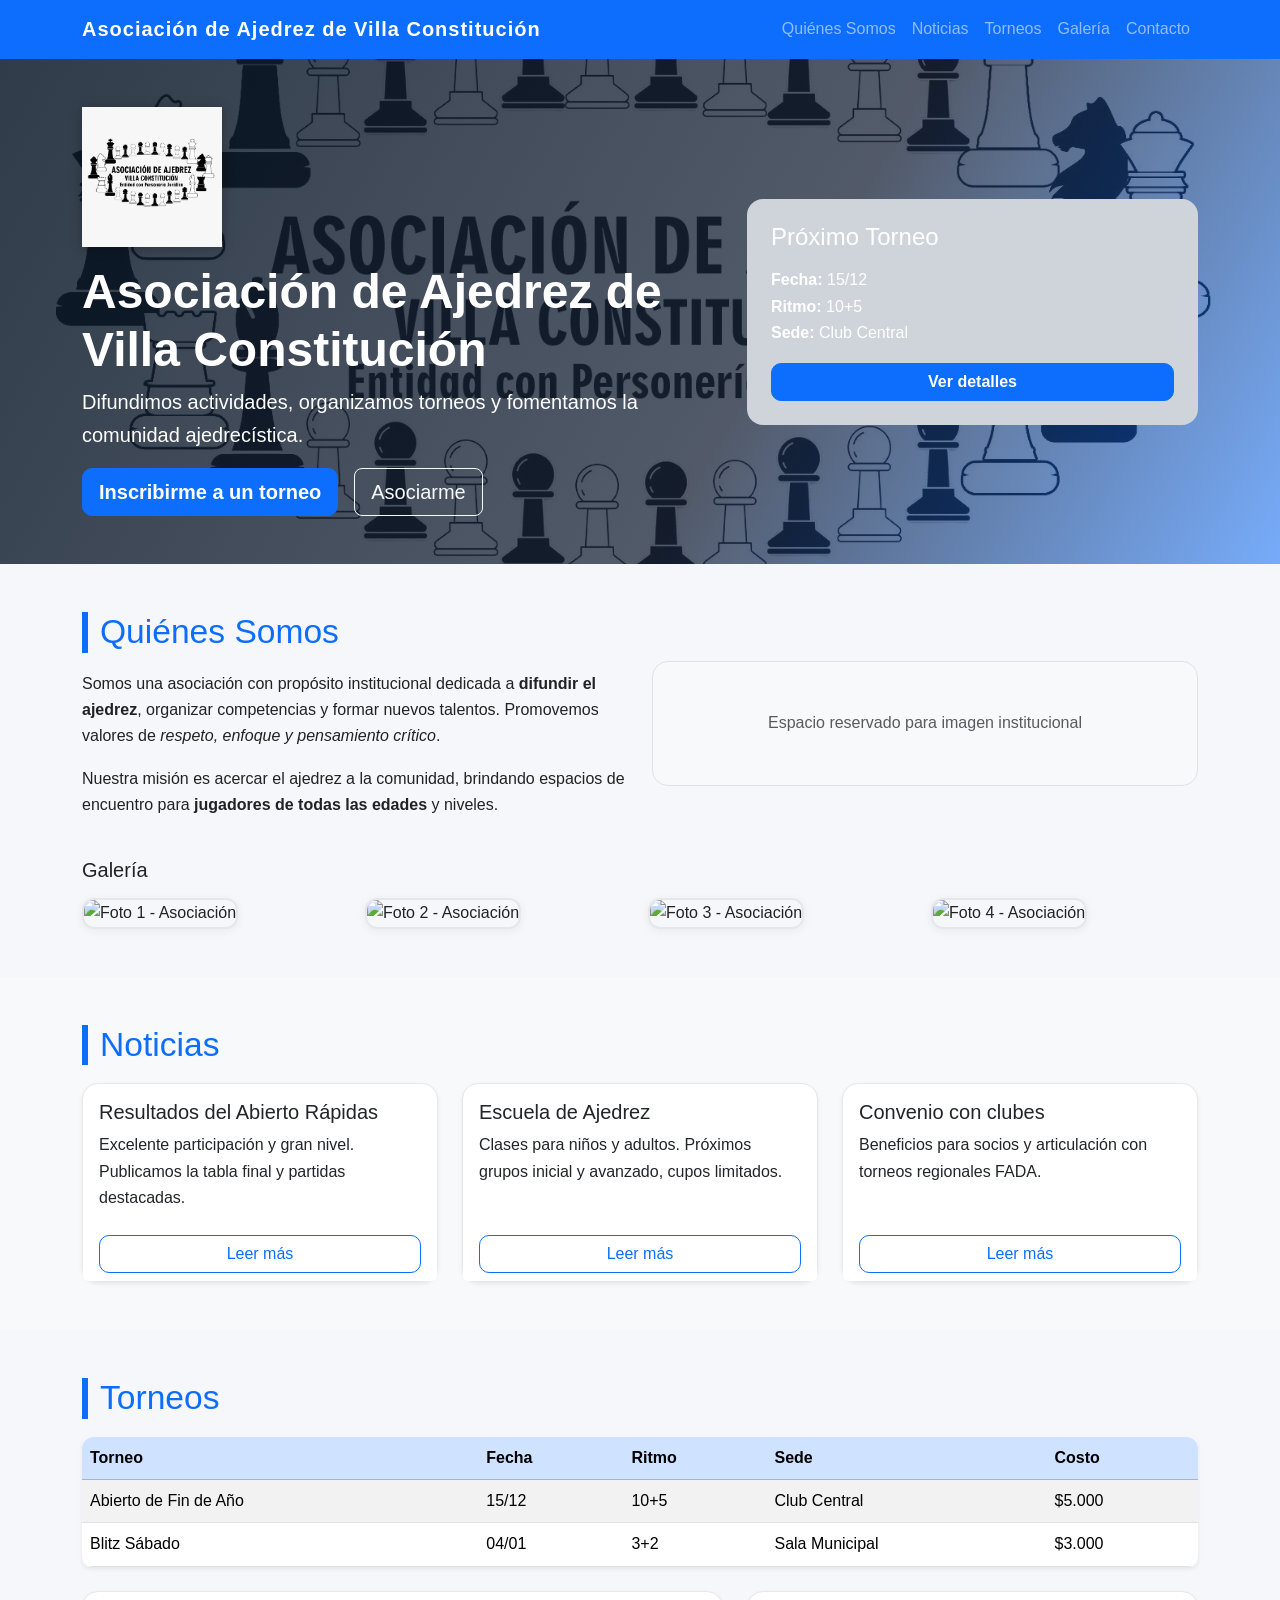
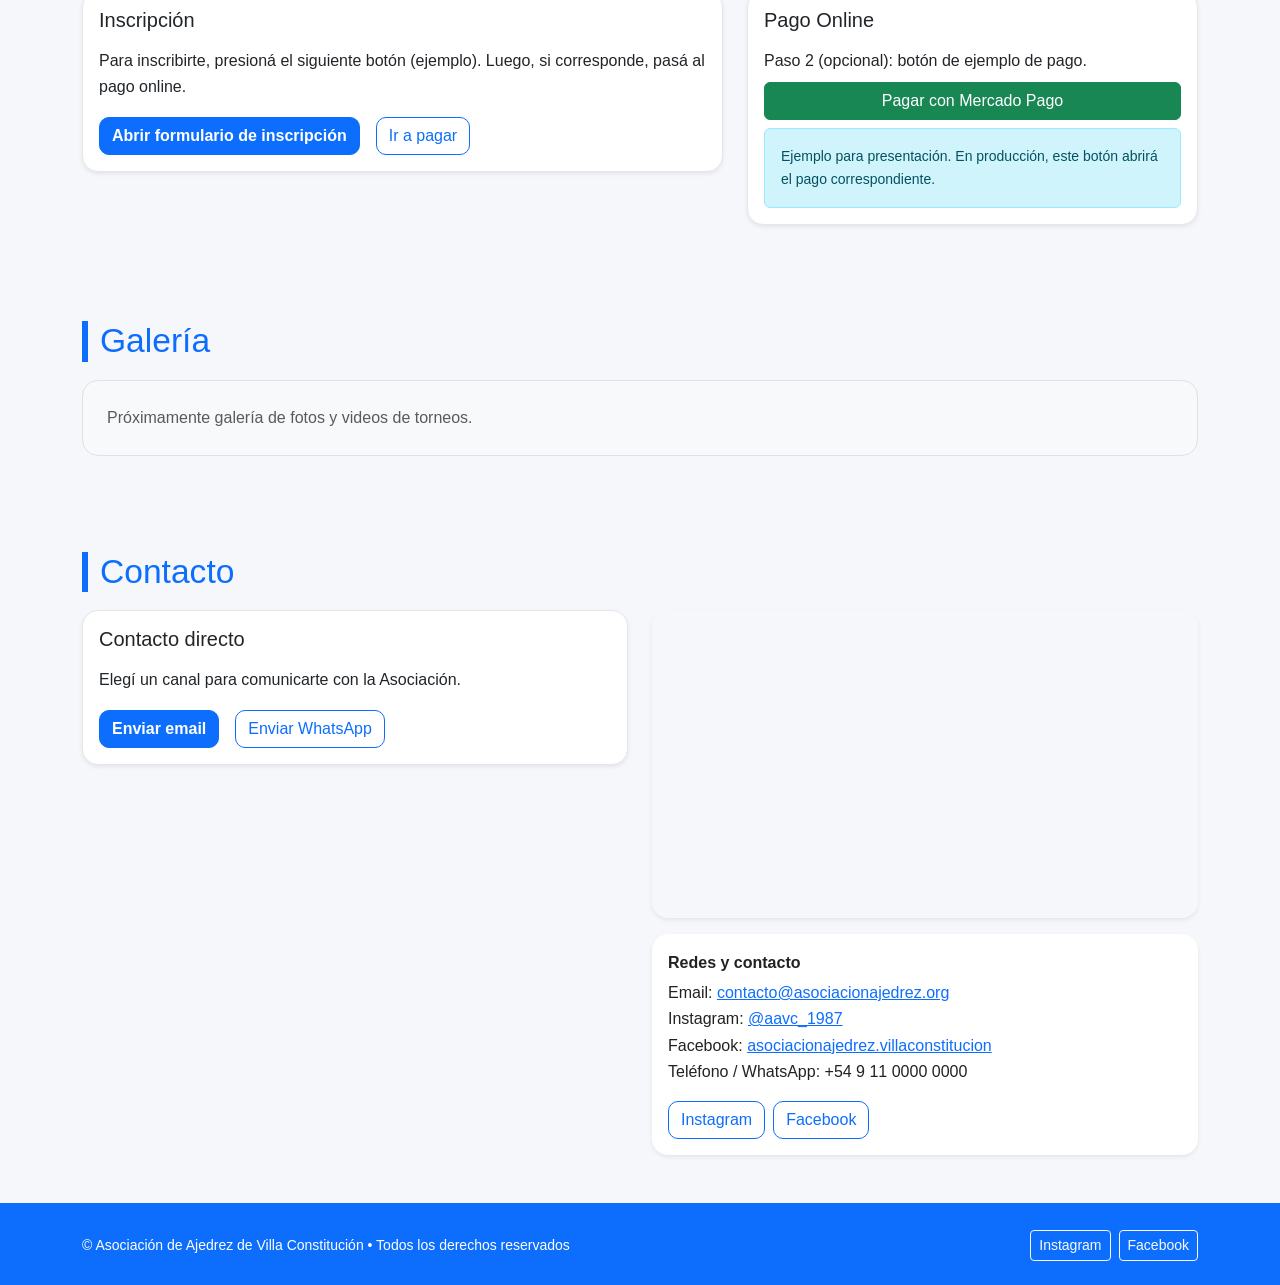
==== index.html @ 2e228fad "primer commit" ====
<!DOCTYPE html>
<html lang="es">
<head>
  <!-- Metadatos -->
  <meta charset="UTF-8" />
  <meta name="viewport" content="width=device-width, initial-scale=1.0" />
  <title>Asociación de Ajedrez de Villa Constitución - Sitio Oficial</title>
  <!-- Bootstrap -->
  <link href="https://cdn.jsdelivr.net/npm/bootstrap@5.3.3/dist/css/bootstrap.min.css" rel="stylesheet">
  <!-- Estilos propios -->
  <link rel="stylesheet" href="estilos.css" />
</head>
<body>
  <!-- Navbar -->
  <nav class="navbar navbar-expand-lg navbar-dark bg-primary sticky-top">
    <div class="container">
      <a class="navbar-brand fw-bold" href="#inicio">Asociación de Ajedrez de Villa Constitución</a>
      <button class="navbar-toggler" type="button" data-bs-toggle="collapse" data-bs-target="#navMain">
        <span class="navbar-toggler-icon"></span>
      </button>
      <div class="collapse navbar-collapse" id="navMain">
        <ul class="navbar-nav ms-auto">
          <li class="nav-item"><a class="nav-link" href="#quienes-somos">Quiénes Somos</a></li>
          <li class="nav-item"><a class="nav-link" href="#noticias">Noticias</a></li>
          <li class="nav-item"><a class="nav-link" href="#torneos">Torneos</a></li>
          <li class="nav-item"><a class="nav-link" href="#galeria">Galería</a></li>
          <li class="nav-item"><a class="nav-link" href="#contacto">Contacto</a></li>
        </ul>
      </div>
    </div>
  </nav>

  <!-- Hero/Inicio -->
  <header id="inicio" class="py-5 bg-hero text-white logo-bg">
    <div class="container">
      <div class="row align-items-center g-4">
        <div class="col-lg-7">
          <!-- logo asociación -->
          <img src="imagenes/logoajedrez2.jpg" alt="Logo Asociación de Ajedrez" class="logo-asoc mb-3" />
          <h1 class="display-5 fw-bold">Asociación de Ajedrez de Villa Constitución</h1>
          <p class="lead">Difundimos actividades, organizamos torneos y fomentamos la comunidad ajedrecística.</p>
          <!-- botones de ejemplo -->
          <div class="d-flex gap-3 flex-wrap">
            <a href="#" class="btn btn-primary btn-lg" role="button" aria-disabled="true" title="Botón de ejemplo">Inscribirme a un torneo</a>
            <a href="#" class="btn btn-outline-light btn-lg" role="button" aria-disabled="true" title="Botón de ejemplo">Asociarme</a>
          </div>
        </div>
        <div class="col-lg-5">
          <div class="hero-card p-4 bg-dark-subtle rounded-4">
            <h2 class="h4 mb-3">Próximo Torneo</h2>
            <ul class="list-unstyled mb-3">
              <li><strong>Fecha:</strong> 15/12</li>
              <li><strong>Ritmo:</strong> 10+5</li>
              <li><strong>Sede:</strong> Club Central</li>
            </ul>
            <a href="#torneos" class="btn btn-primary w-100">Ver detalles</a>
          </div>
        </div>
      </div>
    </div>
  </header>

  <!-- Quiénes Somos -->
  <section id="quienes-somos" class="py-5">
    <div class="container">
      <div class="row g-4 align-items-center">
        <div class="col-lg-6">
          <h2 class="section-title">Quiénes Somos</h2>
          <p>Somos una asociación con propósito institucional dedicada a <strong>difundir el ajedrez</strong>, organizar competencias y formar nuevos talentos. Promovemos valores de <em>respeto, enfoque y pensamiento crítico</em>.</p>
          <p>Nuestra misión es acercar el ajedrez a la comunidad, brindando espacios de encuentro para <strong>jugadores de todas las edades</strong> y niveles.</p>
        </div>
        <div class="col-lg-6">
          <!-- imagen institucional -->
          <div class="border rounded-4 p-5 bg-light text-center text-muted">
            Espacio reservado para imagen institucional
          </div>
        </div>
      </div>

      <!-- galería quienes somos -->
      <div class="mt-4">
        <h3 class="h5 mb-3">Galería</h3>
        <div class="row g-3">
          <!-- fotos -->
          <div class="col-6 col-md-4 col-lg-3">
            <img class="qs-img" src="imagenes/quienes/1.jpg" alt="Foto 1 - Asociación" />
          </div>
          <div class="col-6 col-md-4 col-lg-3">
            <img class="qs-img" src="imagenes/quienes/2.jpg" alt="Foto 2 - Asociación" />
          </div>
          <div class="col-6 col-md-4 col-lg-3">
            <img class="qs-img" src="imagenes/quienes/3.jpg" alt="Foto 3 - Asociación" />
          </div>
          <div class="col-6 col-md-4 col-lg-3">
            <img class="qs-img" src="imagenes/quienes/4.jpg" alt="Foto 4 - Asociación" />
          </div>
        </div>
      </div>
    </div>
  </section>

  <!-- Noticias -->
  <section id="noticias" class="py-5 bg-light">
    <div class="container">
      <h2 class="section-title">Noticias</h2>
      <div class="row g-4">
        <div class="col-md-6 col-lg-4">
          <div class="card h-100 shadow-sm">
            <!-- sin imagen -->
            <div class="card-body">
              <h3 class="h5 card-title">Resultados del Abierto Rápidas</h3>
              <p class="card-text">Excelente participación y gran nivel. Publicamos la tabla final y partidas destacadas.</p>
            </div>
            <div class="card-footer bg-white border-0">
              <a href="#" class="btn btn-outline-primary w-100">Leer más</a>
            </div>
          </div>
        </div>
        <div class="col-md-6 col-lg-4">
          <div class="card h-100 shadow-sm">
            <!-- sin imagen -->
            <div class="card-body">
              <h3 class="h5 card-title">Escuela de Ajedrez</h3>
              <p class="card-text">Clases para niños y adultos. Próximos grupos inicial y avanzado, cupos limitados.</p>
            </div>
            <div class="card-footer bg-white border-0">
              <a href="#" class="btn btn-outline-primary w-100">Leer más</a>
            </div>
          </div>
        </div>
        <div class="col-md-6 col-lg-4">
          <div class="card h-100 shadow-sm">
            <!-- sin imagen -->
            <div class="card-body">
              <h3 class="h5 card-title">Convenio con clubes</h3>
              <p class="card-text">Beneficios para socios y articulación con torneos regionales FADA.</p>
            </div>
            <div class="card-footer bg-white border-0">
              <a href="#" class="btn btn-outline-primary w-100">Leer más</a>
            </div>
          </div>
        </div>
      </div>
    </div>
  </section>

  <!-- Torneos: tabla + inscripción + pagos -->
  <section id="torneos" class="py-5">
    <div class="container">
      <h2 class="section-title">Torneos</h2>

      <!-- Tabla de próximos torneos -->
      <div class="table-responsive mb-4 shadow-sm rounded-3">
        <table class="table table-striped align-middle mb-0">
          <thead class="table-primary">
            <tr>
              <th>Torneo</th><th>Fecha</th><th>Ritmo</th><th>Sede</th><th>Costo</th>
            </tr>
          </thead>
          <tbody>
            <tr>
              <td>Abierto de Fin de Año</td><td>15/12</td><td>10+5</td><td>Club Central</td><td>$5.000</td>
            </tr>
            <tr>
              <td>Blitz Sábado</td><td>04/01</td><td>3+2</td><td>Sala Municipal</td><td>$3.000</td>
            </tr>
          </tbody>
        </table>
      </div>

      <div class="row g-4">
        <div class="col-lg-7">
          <div class="card shadow-sm">
            <div class="card-body">
              <!-- inscripción -->
              <h3 class="h5 mb-3">Inscripción</h3>
              <p class="mb-3">Para inscribirte, presioná el siguiente botón (ejemplo). Luego, si corresponde, pasá al pago online.</p>
              <div class="d-flex flex-wrap gap-3">
                <!-- botón inscripción -->
                <a href="#" class="btn btn-primary" role="button" aria-disabled="true" title="Botón de ejemplo">Abrir formulario de inscripción</a>
                <a class="btn btn-outline-primary" href="#pago-online">Ir a pagar</a>
              </div>
            </div>
          </div>
        </div>

        <!-- pago online -->
        <div class="col-lg-5" id="pago-online">
          <div class="card shadow-sm">
            <div class="card-body">
              <h3 class="h5 mb-3">Pago Online</h3>
              <p class="mb-2">Paso 2 (opcional): botón de ejemplo de pago.</p>
              <a href="#" class="btn btn-success w-100 mb-2" role="button" aria-disabled="true" title="Botón de ejemplo">Pagar con Mercado Pago</a>
              <div class="alert alert-info small mb-0">Ejemplo para presentación. En producción, este botón abrirá el pago correspondiente.</div>
            </div>
          </div>
        </div>
      </div> <!-- row -->
    </div>
  </section>

  <!-- galería -->
  <section id="galeria" class="py-5">
    <div class="container">
      <h2 class="section-title">Galería</h2>
      <div class="p-4 bg-light rounded-4 border text-muted">
        Próximamente galería de fotos y videos de torneos.
      </div>
    </div>
  </section>

  <!-- contacto y ubicación -->
  <section id="contacto" class="py-5">
    <div class="container">
      <h2 class="section-title">Contacto</h2>
      <div class="row g-4">
        <div class="col-lg-6">
          <!-- contacto directo -->
          <div class="card shadow-sm">
            <div class="card-body">
              <h3 class="h5 mb-3">Contacto directo</h3>
              <p class="mb-3">Elegí un canal para comunicarte con la Asociación.</p>
              <div class="d-flex flex-wrap gap-3">
                <a href="mailto:contacto@asociacionajedrez.org?subject=Consulta%20desde%20la%20web&body=Hola%2C%20quisiera%20hacer%20una%20consulta%20sobre..." class="btn btn-primary">Enviar email</a>
                <a href="https://wa.me/5491100000000?text=Hola%2C%20quisiera%20hacer%20una%20consulta%20sobre..." target="_blank" rel="noopener" class="btn btn-outline-primary">Enviar WhatsApp</a>
              </div>
            </div>
          </div>
        </div>
        <div class="col-lg-6">
          <div class="ratio ratio-16x9 rounded-4 overflow-hidden shadow-sm mb-3">
            <!-- mapa sede -->
            <iframe
              src="https://www.google.com/maps?q=Salta%20216,%20S2119%20Villa%20Constituci%C3%B3n,%20Santa%20Fe&output=embed"
              style="border:0" loading="lazy">
            </iframe>
          </div>
          <div class="p-3 bg-white rounded-4 shadow-sm">
            <p class="mb-1"><strong>Redes y contacto</strong></p>
            <!-- botones redes -->
            <ul class="list-unstyled mb-3">
              <li>Email: <a href="mailto:contacto@asociacionajedrez.org">contacto@asociacionajedrez.org</a></li>
              <li>Instagram:
                <a href="https://www.instagram.com/aavc_1987/" target="_blank" rel="noopener">
                  @aavc_1987
                </a>
              </li>
              <li>Facebook:
                <a href="https://www.facebook.com/asociacionajedrez.villaconstitucion?locale=es_LA" target="_blank" rel="noopener">
                  asociacionajedrez.villaconstitucion
                </a>
              </li>
              <li>Teléfono / WhatsApp: +54 9 11 0000 0000</li>
            </ul>
            <div class="d-flex flex-wrap gap-2">
              <a href="https://www.instagram.com/aavc_1987/" target="_blank" rel="noopener" class="btn btn-outline-primary">Instagram</a>
              <a href="https://www.facebook.com/asociacionajedrez.villaconstitucion?locale=es_LA" target="_blank" rel="noopener" class="btn btn-outline-primary">Facebook</a>
            </div>
          </div>
        </div>
      </div>
    </div>
  </section>

  <!-- Footer -->
  <footer class="py-4 bg-primary text-white">
    <div class="container d-flex flex-column flex-md-row justify-content-between align-items-center gap-2">
      <p class="mb-0 small">© Asociación de Ajedrez de Villa Constitución • Todos los derechos reservados</p>
      <div class="d-flex align-items-center gap-2">
        <a href="https://www.instagram.com/aavc_1987/" target="_blank" rel="noopener" class="btn btn-outline-light btn-sm">Instagram</a>
        <a href="https://www.facebook.com/asociacionajedrez.villaconstitucion?locale=es_LA" target="_blank" rel="noopener" class="btn btn-outline-light btn-sm">Facebook</a>
      </div>
    </div>
  </footer>

  <!-- Bootstrap JS -->
  <script src="https://cdn.jsdelivr.net/npm/bootstrap@5.3.3/dist/js/bootstrap.bundle.min.js"></script>
</body>
</html>
---- estilos.css ----
/* La paleta y estilos ya cumplen azul/blanco/negro.
   Navbar y footer ahora usan bg-primary (azul institucional). */

/* paleta y tipografía base */
:root{
  --prim:#0d6efd;
  --prim-osc:#0a58ca;
  --osc:#212529;
  --claro:#f8f9fa;
  --borde:#e5e7eb;
}

html,body{
  scroll-behavior:smooth;
}

body{
  font-family: 'Segoe UI', Arial, sans-serif;
  color:#222;
  background:#f5f7fb;
  line-height:1.65;
}

/* navbar */
.navbar-brand{ letter-spacing:1px; }
.nav-link{ font-weight:500; }

/* hero */
.bg-hero{
  background: linear-gradient(120deg, #0d1b2a 0%, #1b263b 60%, #0d6efd 100%);
}
.hero-card{ backdrop-filter: blur(2px); }

/* títulos de sección */
.section-title{
  font-size: clamp(1.6rem, 1.2rem + 1.2vw, 2.1rem);
  color:#0d6efd;
  border-left:6px solid var(--prim);
  padding-left:12px;
  margin-bottom:18px;
}

/* imagen de galería */
.gal-img{
  width:100%;
  height:220px;
  object-fit:cover;
  border-radius:14px;
  border:2px solid var(--borde);
  box-shadow: 0 2px 10px rgba(0,0,0,.06);
}

/* logo asociación */
.logo-asoc {
  max-height: 140px;
  width: auto;
  object-fit: contain;
  filter: drop-shadow(0 2px 6px rgba(0,0,0,.25));
}

/* header fondo logo */
#inicio.logo-bg {
  position: relative;
  background-image:
    linear-gradient(120deg, rgba(13,27,42,.85) 0%, rgba(27,38,59,.75) 60%, rgba(13,110,253,.55) 100%),
    url('imagenes/logoajedrez2.jpg');
  background-size: cover;
  background-position: center;
  background-repeat: no-repeat;
}

/* galería quienes somos */
.qs-img {
  width: 100%;
  height: 160px;
  object-fit: cover;
  border-radius: 12px;
  border: 2px solid var(--borde);
  box-shadow: 0 2px 10px rgba(0,0,0,.06);
}

/* cards y tablas */
.card{ border:1px solid var(--borde); border-radius:16px; }
.table{ margin:0; border-radius:12px; overflow:hidden; }

/* formularios */
.form-control, .form-select{
  border-radius:10px;
  border:1px solid #d9dde5;
}
.form-control:focus, .form-select:focus{
  border-color: var(--prim);
  box-shadow: 0 0 0 .2rem rgba(13,110,253,.15);
}

/* botones */
.btn-primary{
  background: var(--prim);
  border-color: var(--prim);
  border-radius:10px;
  font-weight:600;
}
.btn-primary:hover{ background: var(--prim-osc); border-color: var(--prim-osc); }
.btn-outline-primary{ border-radius:10px; }

/* contenedores de sección */
section{ scroll-margin-top:80px; }

/* footer */
footer{ border-top: 3px solid var(--prim); }

/* honeypot */
.hp-field {
  position: absolute !important;
  left: -5000px !important;
  height: 0 !important;
  width: 0 !important;
  opacity: 0 !important;
  pointer-events: none !important;
}

/* responsive */
@media (max-width: 576px){
  .gal-img{ height:160px; }
  .qs-img { height: 120px; }
  .logo-asoc { max-height: 96px; }
}
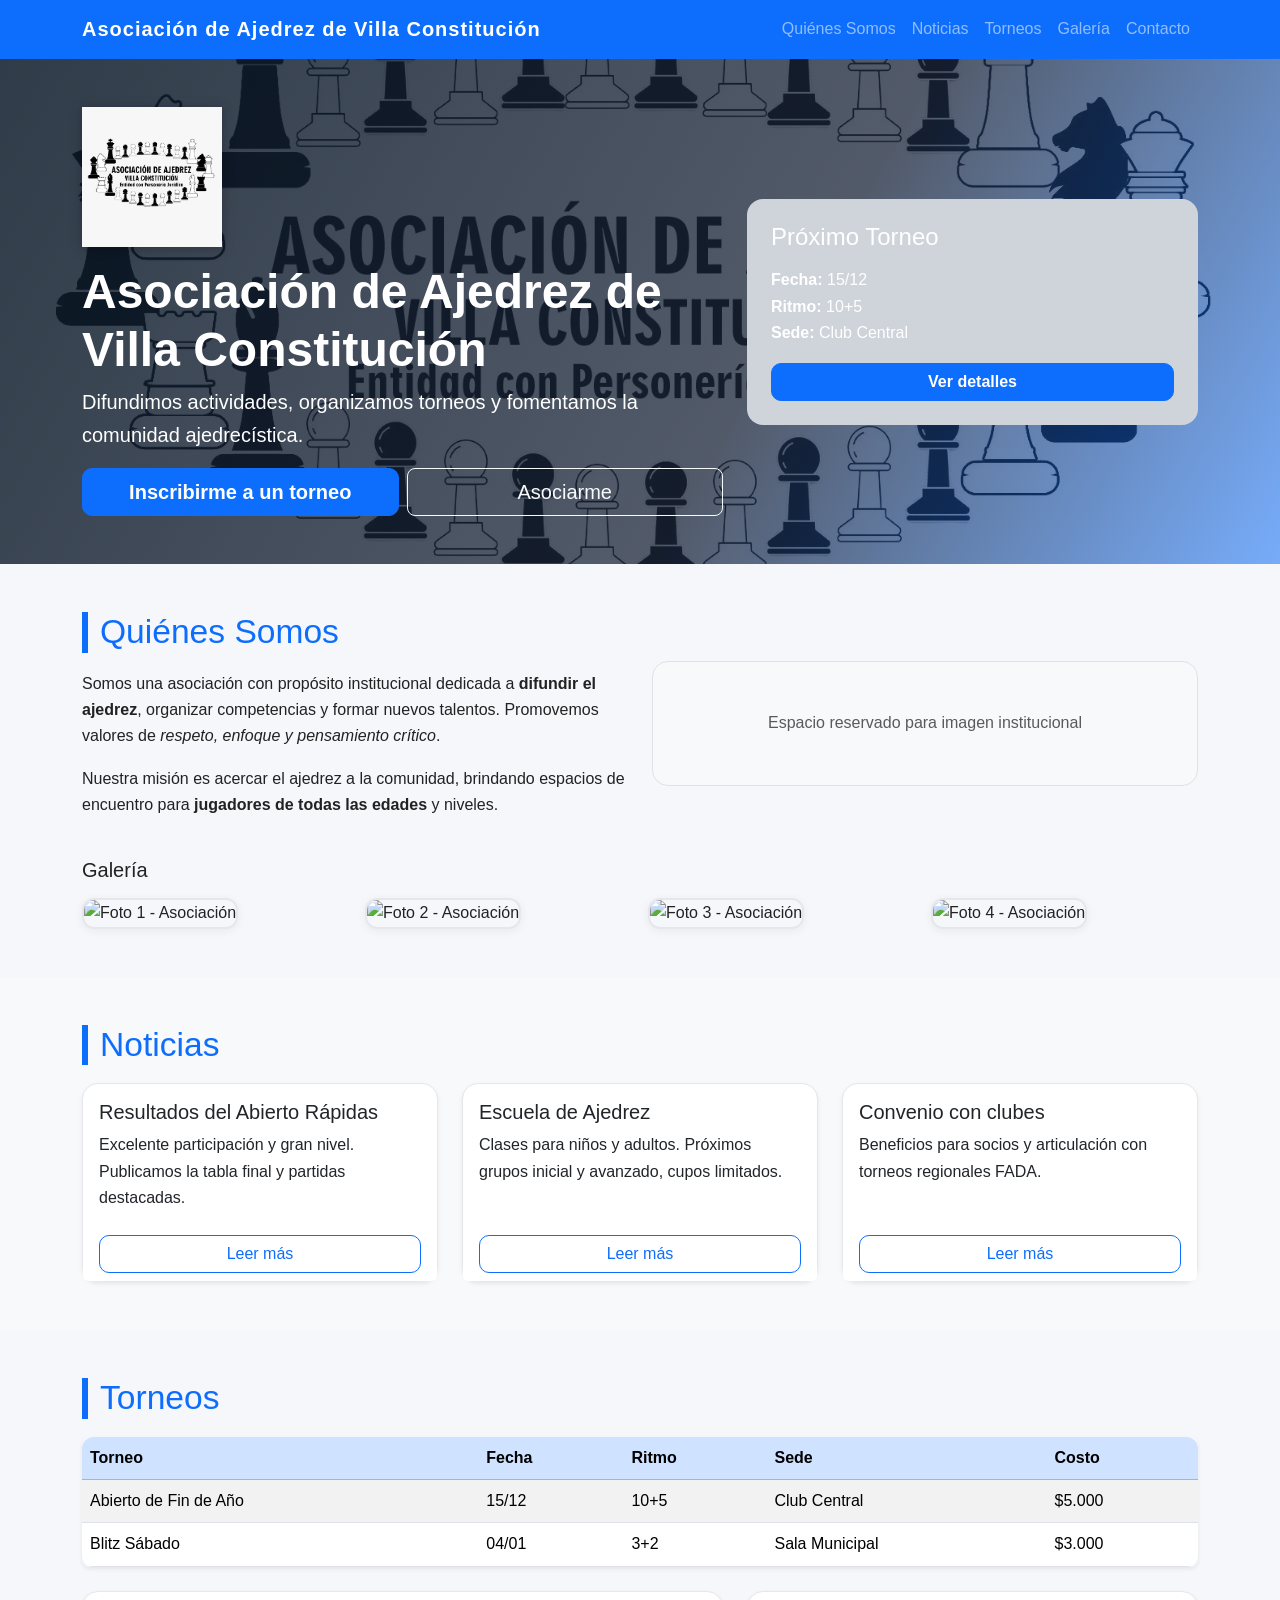
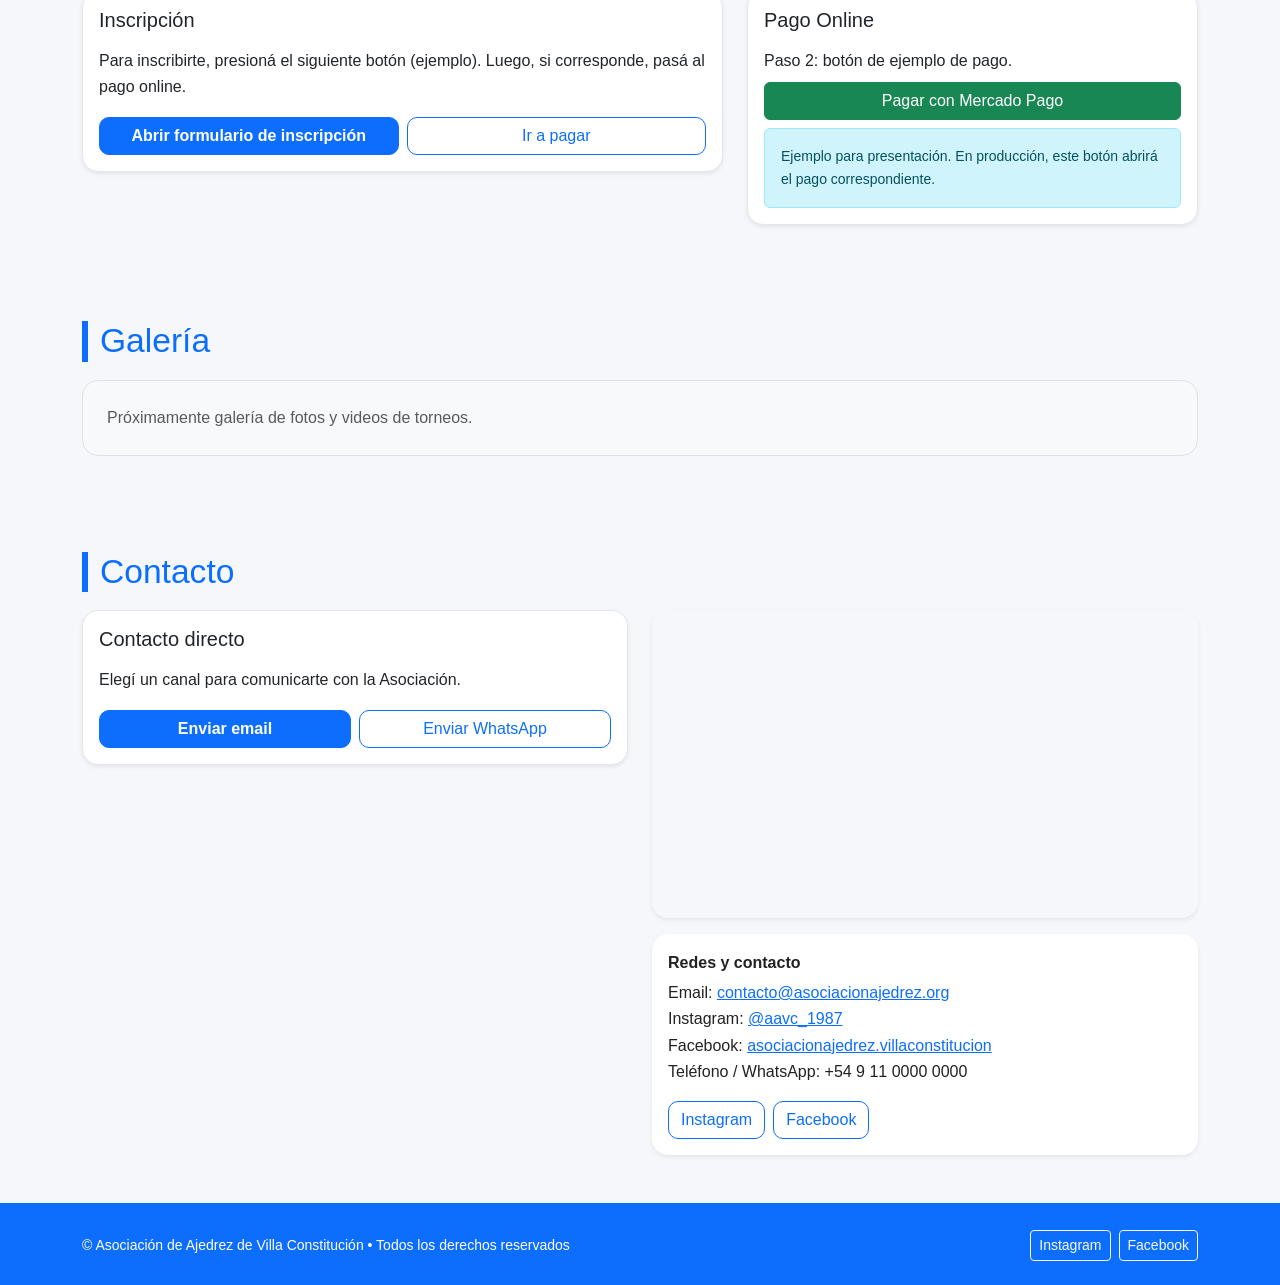
==== commit 31979793: "segundo commit" ====
--- a/index.html
+++ b/index.html
@@ -39,14 +39,15 @@
           <img src="imagenes/logoajedrez2.jpg" alt="Logo Asociación de Ajedrez" class="logo-asoc mb-3" />
           <h1 class="display-5 fw-bold">Asociación de Ajedrez de Villa Constitución</h1>
           <p class="lead">Difundimos actividades, organizamos torneos y fomentamos la comunidad ajedrecística.</p>
-          <!-- botones de ejemplo -->
-          <div class="d-flex gap-3 flex-wrap">
-            <a href="#" class="btn btn-primary btn-lg" role="button" aria-disabled="true" title="Botón de ejemplo">Inscribirme a un torneo</a>
-            <a href="#" class="btn btn-outline-light btn-lg" role="button" aria-disabled="true" title="Botón de ejemplo">Asociarme</a>
+          <!-- botones de ejemplo: full width en móviles, auto en md+ -->
+          <div class="d-grid gap-2 d-md-flex">
+            <a href="#" class="btn btn-primary btn-lg w-100 w-md-auto" role="button" aria-disabled="true" title="Botón de ejemplo">Inscribirme a un torneo</a>
+            <a href="#" class="btn btn-outline-light btn-lg w-100 w-md-auto" role="button" aria-disabled="true" title="Botón de ejemplo">Asociarme</a>
           </div>
         </div>
         <div class="col-lg-5">
-          <div class="hero-card p-4 bg-dark-subtle rounded-4">
+          <!-- "Próximo Torneo" se oculta en pantallas <992px para simplificar hero -->
+          <div class="hero-card p-4 bg-dark-subtle rounded-4 d-none d-lg-block">
             <h2 class="h4 mb-3">Próximo Torneo</h2>
             <ul class="list-unstyled mb-3">
               <li><strong>Fecha:</strong> 15/12</li>
@@ -81,18 +82,18 @@
       <div class="mt-4">
         <h3 class="h5 mb-3">Galería</h3>
         <div class="row g-3">
-          <!-- fotos -->
-          <div class="col-6 col-md-4 col-lg-3">
-            <img class="qs-img" src="imagenes/quienes/1.jpg" alt="Foto 1 - Asociación" />
-          </div>
-          <div class="col-6 col-md-4 col-lg-3">
-            <img class="qs-img" src="imagenes/quienes/2.jpg" alt="Foto 2 - Asociación" />
-          </div>
-          <div class="col-6 col-md-4 col-lg-3">
-            <img class="qs-img" src="imagenes/quienes/3.jpg" alt="Foto 3 - Asociación" />
-          </div>
-          <div class="col-6 col-md-4 col-lg-3">
-            <img class="qs-img" src="imagenes/quienes/4.jpg" alt="Foto 4 - Asociación" />
+          <!-- fotos: img-fluid para comportamiento responsive -->
+          <div class="col-6 col-md-4 col-lg-3">
+            <img class="qs-img img-fluid" src="imagenes/quienes/1.jpg" alt="Foto 1 - Asociación" />
+          </div>
+          <div class="col-6 col-md-4 col-lg-3">
+            <img class="qs-img img-fluid" src="imagenes/quienes/2.jpg" alt="Foto 2 - Asociación" />
+          </div>
+          <div class="col-6 col-md-4 col-lg-3">
+            <img class="qs-img img-fluid" src="imagenes/quienes/3.jpg" alt="Foto 3 - Asociación" />
+          </div>
+          <div class="col-6 col-md-4 col-lg-3">
+            <img class="qs-img img-fluid" src="imagenes/quienes/4.jpg" alt="Foto 4 - Asociación" />
           </div>
         </div>
       </div>
@@ -175,10 +176,9 @@
               <!-- inscripción -->
               <h3 class="h5 mb-3">Inscripción</h3>
               <p class="mb-3">Para inscribirte, presioná el siguiente botón (ejemplo). Luego, si corresponde, pasá al pago online.</p>
-              <div class="d-flex flex-wrap gap-3">
-                <!-- botón inscripción -->
-                <a href="#" class="btn btn-primary" role="button" aria-disabled="true" title="Botón de ejemplo">Abrir formulario de inscripción</a>
-                <a class="btn btn-outline-primary" href="#pago-online">Ir a pagar</a>
+              <div class="d-grid gap-2 d-md-flex">
+                <a href="#" class="btn btn-primary w-100 w-md-auto" role="button" aria-disabled="true" title="Botón de ejemplo">Abrir formulario de inscripción</a>
+                <a class="btn btn-outline-primary w-100 w-md-auto" href="#pago-online">Ir a pagar</a>
               </div>
             </div>
           </div>
@@ -189,7 +189,7 @@
           <div class="card shadow-sm">
             <div class="card-body">
               <h3 class="h5 mb-3">Pago Online</h3>
-              <p class="mb-2">Paso 2 (opcional): botón de ejemplo de pago.</p>
+              <p class="mb-2">Paso 2: botón de ejemplo de pago.</p>
               <a href="#" class="btn btn-success w-100 mb-2" role="button" aria-disabled="true" title="Botón de ejemplo">Pagar con Mercado Pago</a>
               <div class="alert alert-info small mb-0">Ejemplo para presentación. En producción, este botón abrirá el pago correspondiente.</div>
             </div>
@@ -220,9 +220,9 @@
             <div class="card-body">
               <h3 class="h5 mb-3">Contacto directo</h3>
               <p class="mb-3">Elegí un canal para comunicarte con la Asociación.</p>
-              <div class="d-flex flex-wrap gap-3">
-                <a href="mailto:contacto@asociacionajedrez.org?subject=Consulta%20desde%20la%20web&body=Hola%2C%20quisiera%20hacer%20una%20consulta%20sobre..." class="btn btn-primary">Enviar email</a>
-                <a href="https://wa.me/5491100000000?text=Hola%2C%20quisiera%20hacer%20una%20consulta%20sobre..." target="_blank" rel="noopener" class="btn btn-outline-primary">Enviar WhatsApp</a>
+              <div class="d-grid gap-2 d-sm-flex">
+                <a href="mailto:contacto@asociacionajedrez.org?subject=Consulta%20desde%20la%20web" class="btn btn-primary w-100 w-sm-auto">Enviar email</a>
+                <a href="https://wa.me/5491100000000?text=Hola%2C%20quisiera%20hacer%20una%20consulta%20sobre..." target="_blank" rel="noopener" class="btn btn-outline-primary w-100 w-sm-auto">Enviar WhatsApp</a>
               </div>
             </div>
           </div>
--- a/estilos.css
+++ b/estilos.css
@@ -125,3 +125,57 @@
   .qs-img { height: 120px; }
   .logo-asoc { max-height: 96px; }
 }
+
+/* Responsive tweaks */
+@media (max-width: 992px) {
+  /* reducir padding del header en pantallas medianas/pequeñas */
+  #inicio {
+    padding-top: 2.5rem;
+    padding-bottom: 2.5rem;
+  }
+  /* texto principal más pequeño en tablet/móvil */
+  .display-5 {
+    font-size: 2rem;
+  }
+}
+
+/* móviles */
+@media (max-width: 576px) {
+  /* header y hero: más compactos */
+  #inicio {
+    padding-top: 1.8rem;
+    padding-bottom: 1.8rem;
+  }
+  .display-5 {
+    font-size: 1.6rem;
+  }
+  .lead {
+    font-size: 1rem;
+  }
+  /* logo más pequeño y centrado */
+  .logo-asoc {
+    max-height: 96px;
+    margin-left: auto;
+    margin-right: auto;
+    display: block;
+  }
+  /* sección títulos más compactos */
+  .section-title {
+    font-size: 1.25rem;
+    padding-left: 10px;
+    border-left-width: 5px;
+  }
+  /* asegurar que botones dentro de tarjetas ocupen todo el ancho cuando se necesite */
+  .card .btn {
+    width: 100%;
+  }
+  /* Galería: imágenes menos altas para pantallas pequeñas */
+  .qs-img { height: 120px; }
+  .gal-img { height: 140px; }
+}
+
+/* ocultar hero-card en pantallas pequeñas (ya usamos d-none d-lg-block en HTML,
+   esta regla solo aporta seguridad si se cambia el HTML) */
+@media (max-width: 991px) {
+  .hero-card { display: none !important; }
+}
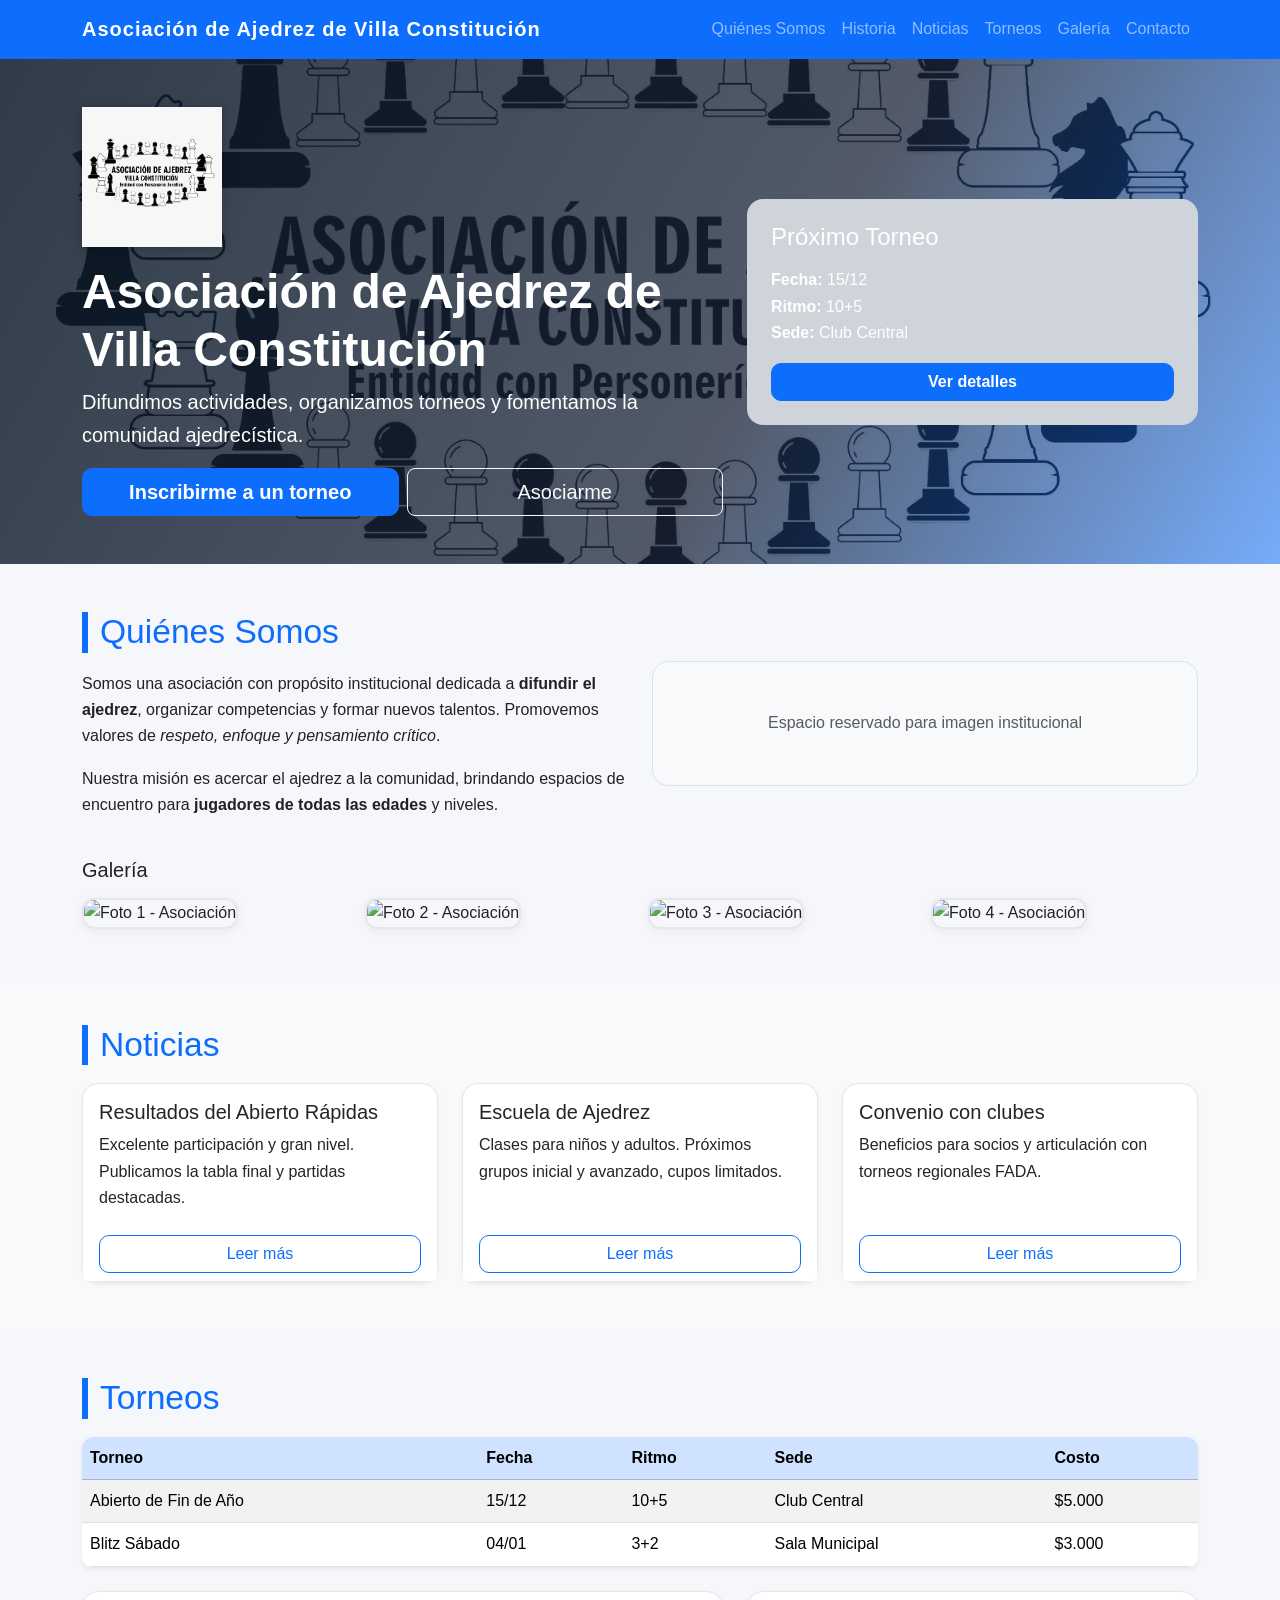
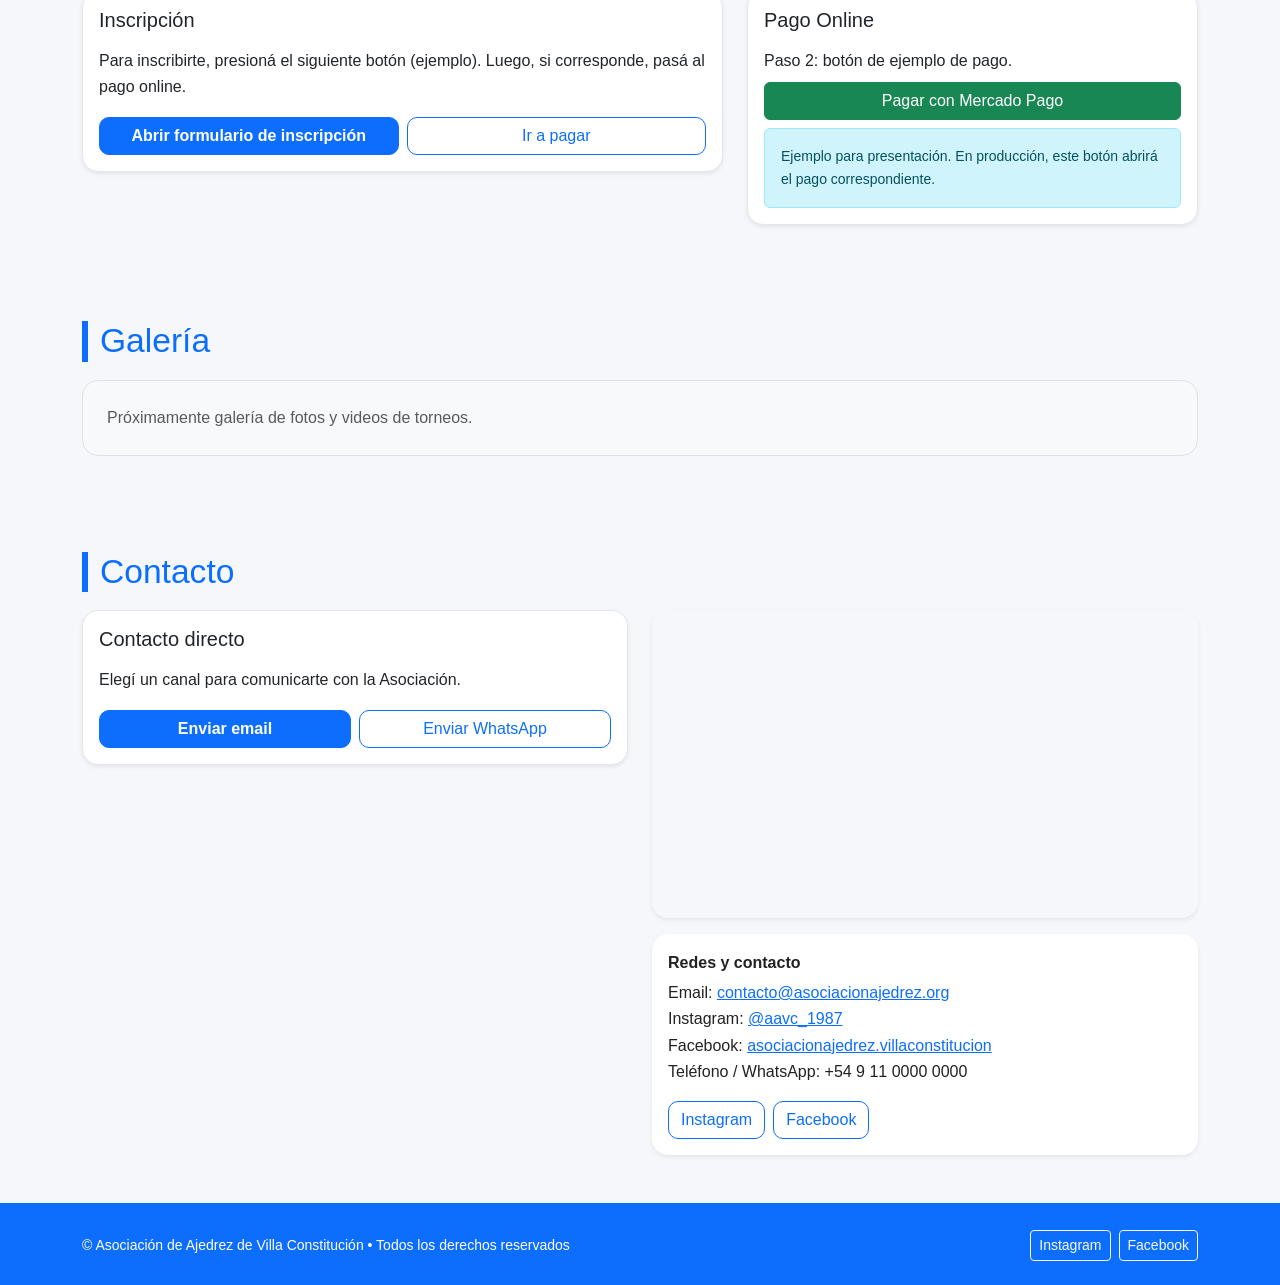
==== commit 11f8fcb5: "tercer commit historia nav" ====
--- a/index.html
+++ b/index.html
@@ -21,6 +21,7 @@
       <div class="collapse navbar-collapse" id="navMain">
         <ul class="navbar-nav ms-auto">
           <li class="nav-item"><a class="nav-link" href="#quienes-somos">Quiénes Somos</a></li>
+          <li class="nav-item"><a class="nav-link" href="historia.html">Historia</a></li>
           <li class="nav-item"><a class="nav-link" href="#noticias">Noticias</a></li>
           <li class="nav-item"><a class="nav-link" href="#torneos">Torneos</a></li>
           <li class="nav-item"><a class="nav-link" href="#galeria">Galería</a></li>
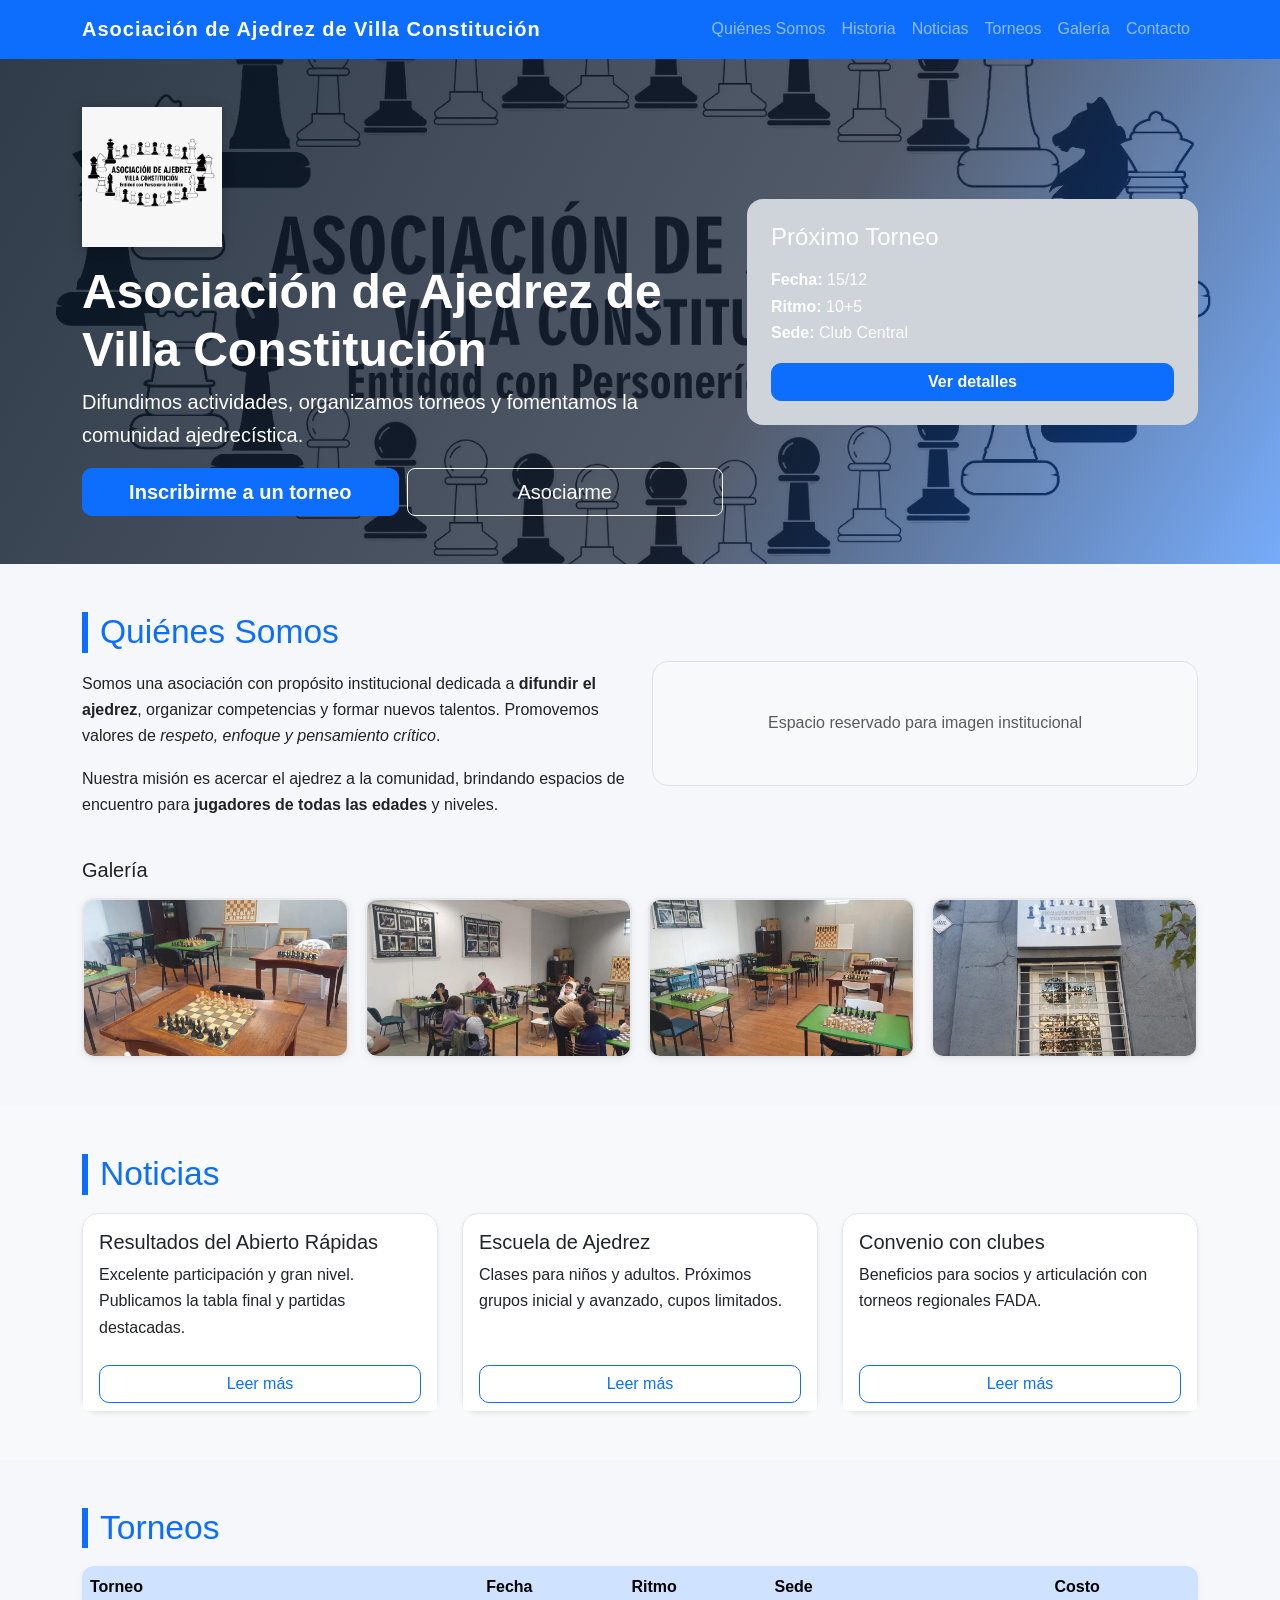
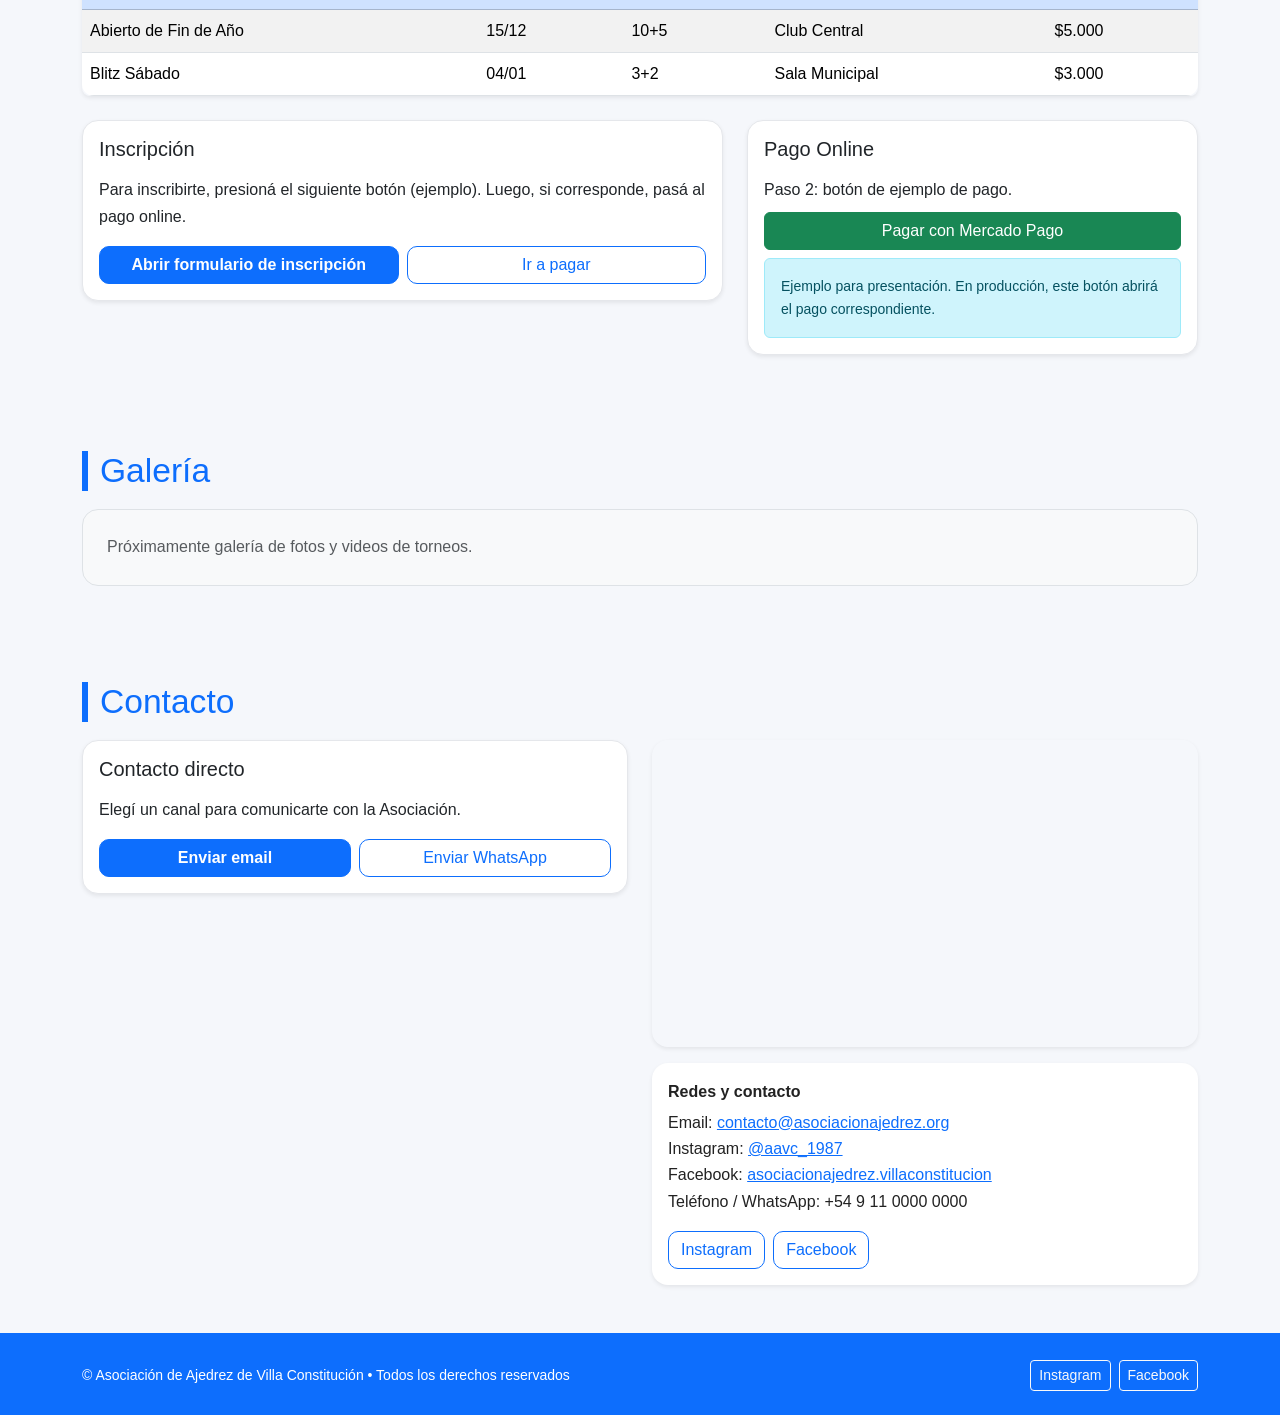
==== commit c45bbdea: "imagenes" ====
--- a/index.html
+++ b/index.html
@@ -85,16 +85,16 @@
         <div class="row g-3">
           <!-- fotos: img-fluid para comportamiento responsive -->
           <div class="col-6 col-md-4 col-lg-3">
-            <img class="qs-img img-fluid" src="imagenes/quienes/1.jpg" alt="Foto 1 - Asociación" />
-          </div>
-          <div class="col-6 col-md-4 col-lg-3">
-            <img class="qs-img img-fluid" src="imagenes/quienes/2.jpg" alt="Foto 2 - Asociación" />
-          </div>
-          <div class="col-6 col-md-4 col-lg-3">
-            <img class="qs-img img-fluid" src="imagenes/quienes/3.jpg" alt="Foto 3 - Asociación" />
-          </div>
-          <div class="col-6 col-md-4 col-lg-3">
-            <img class="qs-img img-fluid" src="imagenes/quienes/4.jpg" alt="Foto 4 - Asociación" />
+            <img class="qs-img img-fluid" src="imagenes/img1.jpg" alt="Foto 1 - Asociación" />
+          </div>
+          <div class="col-6 col-md-4 col-lg-3">
+            <img class="qs-img img-fluid" src="imagenes/img2.jpeg" alt="Foto 2 - Asociación" />
+          </div>
+          <div class="col-6 col-md-4 col-lg-3">
+            <img class="qs-img img-fluid" src="imagenes/img3.jpeg" alt="Foto 3 - Asociación" />
+          </div>
+          <div class="col-6 col-md-4 col-lg-3">
+            <img class="qs-img img-fluid" src="imagenes/img4.jpeg" alt="Foto 4 - Asociación" />
           </div>
         </div>
       </div>
